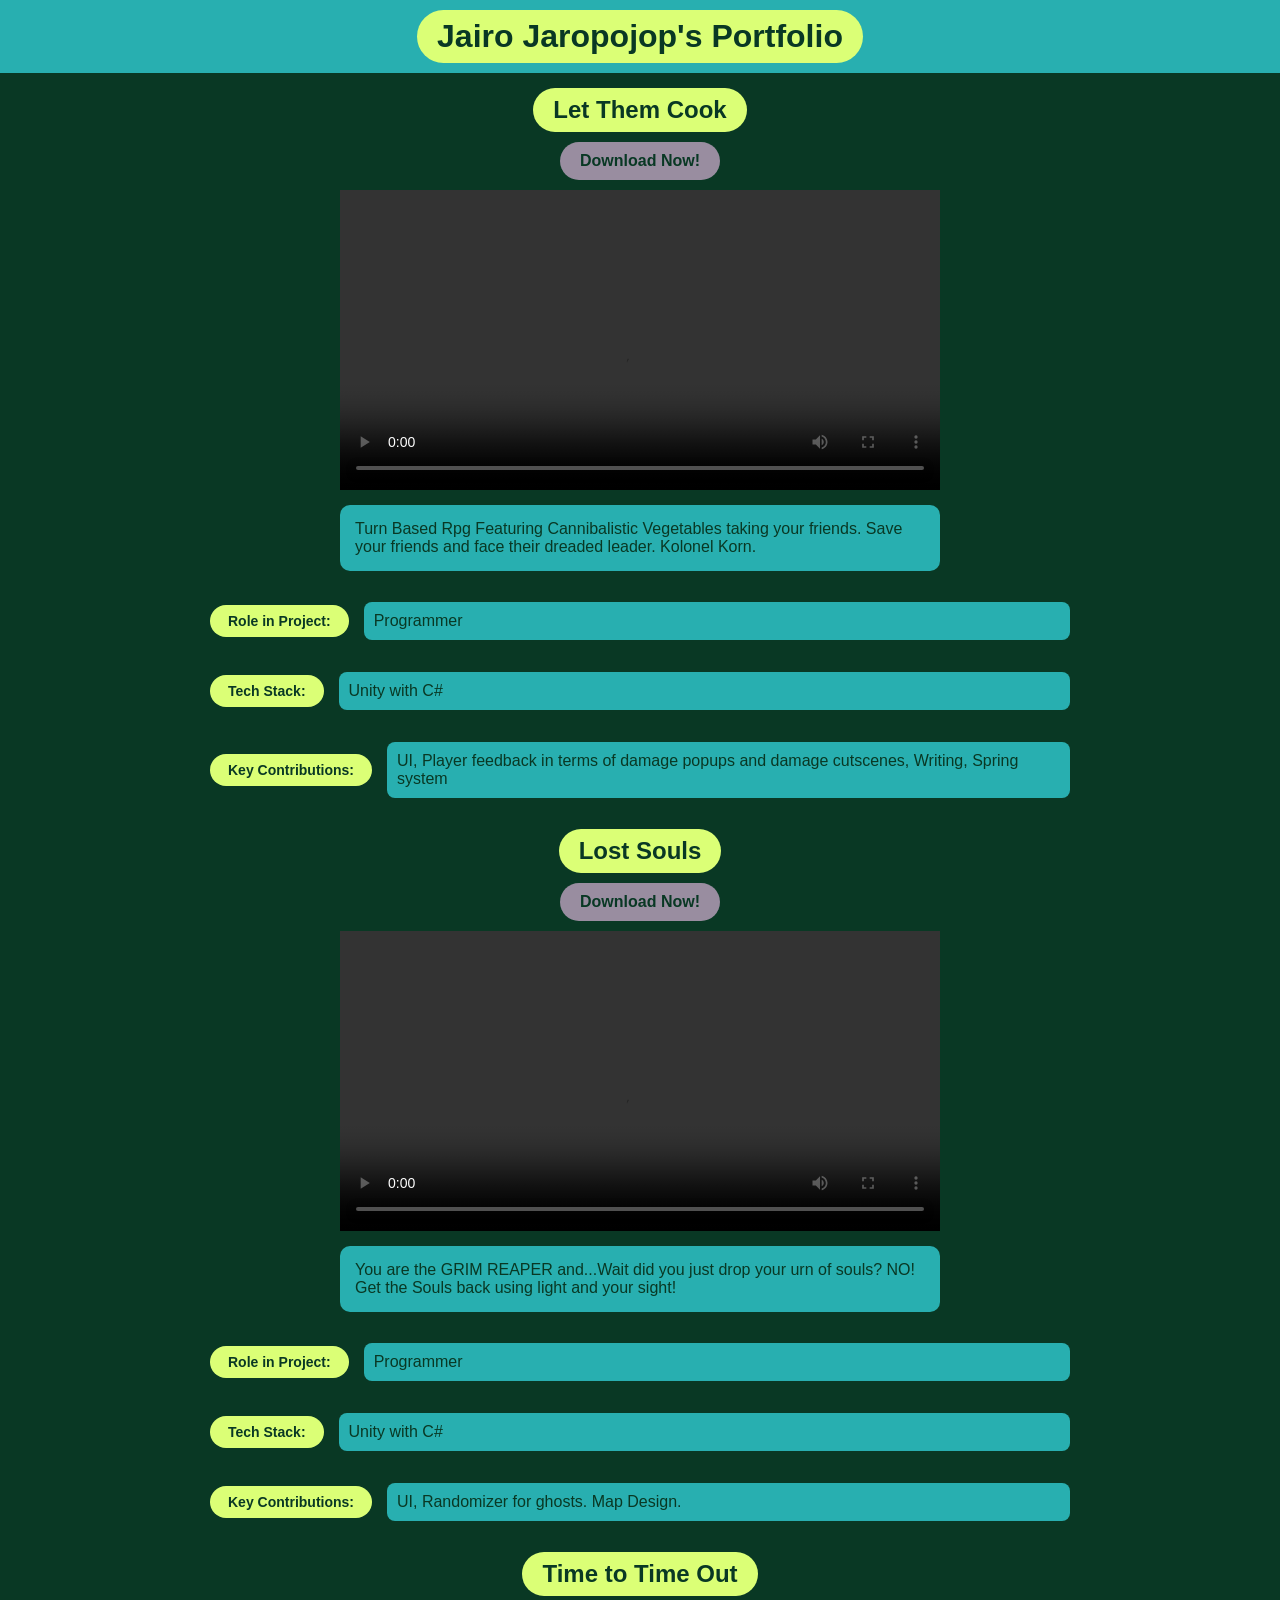
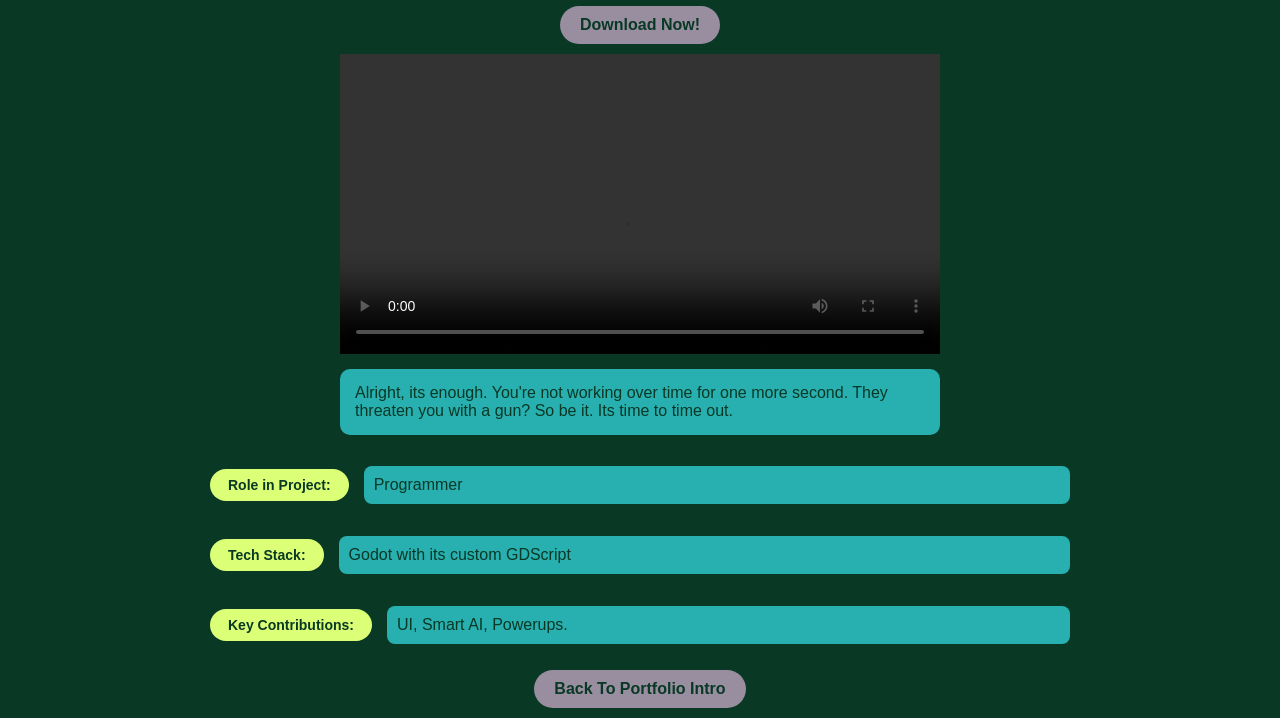
==== Projects.html @ 76b0052b "Reset index and apply LFS cleanly" ====
<!DOCTYPE html>
<html>
<head>
    <meta name="author" content="Jairo Jaropojop">
    <title>Double J's Bio</title>
    <link rel="stylesheet" href="Projects.css">
  
</head>
<body>
    <header>
        <h1>Jairo Jaropojop's Portfolio</h1>
    </header>
    <section id="LTC" class="project-section">

        <h1>Let Them Cook</h1>
        <a href="https://kenshinrr.itch.io/let-them-cook">Download Now!</a>

        <video width="600" controls>
            <source src="LTC.mp4" type="video/mp4">
            Your browser does not support the video tag.
        </video>
        <div class="desc"> Turn Based Rpg Featuring Cannibalistic Vegetables taking your friends.
            Save your friends and face their dreaded leader. Kolonel Korn.
        </div>
        <div class="info">
            <h1>Role in Project:</h1>
            <p>Programmer</p>
        </div>
        <div class="info">
            <h1>Tech Stack:</h1>
            <p>Unity with C#</p>
        </div>
        <div class="info">
            <h1>Key Contributions:</h1>
            <p>UI, Player feedback in terms of damage popups and damage cutscenes, Writing, Spring system</p>
        </div>
      
        

    </section>  
    <section id="LS" class="project-section">

        <h1>Lost Souls</h1>
        <a href="https://kenshinrr.itch.io/lost-souls">Download Now!</a>
        <video width="600" controls>
            <source src="LS_trimmed.mp4" type="video/mp4">
            Your browser does not support the video tag.
        </video>
        <div class="desc"> You are the GRIM REAPER and...Wait did you just drop your urn of souls? NO! Get the Souls back using light and your sight!
        </div>
        <div class="info">
            <h1>Role in Project:</h1>
            <p>Programmer</p>
        </div>
        <div class="info">
            <h1>Tech Stack:</h1>
            <p>Unity with C#</p>
        </div>
        <div class="info">
            <h1>Key Contributions:</h1>
            <p>UI, Randomizer for ghosts. Map Design.</p>
        </div>

    </section>  
    <section id="TTTO" class="project-section">

        <h1>Time to Time Out</h1>
        <a href="https://kenshinrr.itch.io/time-to-time-out">Download Now!</a>
        <video width="600" controls>
            <source src="TTTO_trimmed.mp4" type="video/mp4">
            Your browser does not support the video tag.
        </video>
        <div class="desc"> Alright, its enough. You're not working over time for one more second. They threaten you with a gun? So be it. Its time to time out. 
        </div>
        <div class="info">
            <h1>Role in Project:</h1>
            <p>Programmer</p>
        </div>
        <div class="info">
            <h1>Tech Stack:</h1>
            <p>Godot with its custom GDScript</p>
        </div>
        <div class="info">
            <h1>Key Contributions:</h1>
            <p>UI, Smart AI, Powerups.</p>
        </div>
    <a href="index.html">Back To Portfolio Intro</a>
    </section>  

</body>
</html>
---- Projects.css ----
body{
    margin: 0;
    font-family: Helvetica;
    color: #F7F0F0;
    background-color: #093824;
}
* {
  box-sizing: border-box;
}

header{
    padding: 10px;
    background-color:#28AFB0 ;
    text-align:center;
}

h1 {
  margin:0px;
  display: inline-block;          
  background-color: #DBFF76;      
  color: #093824;                 

  padding: 8px 20px;              
  border-radius: 999px;           
}

.project-section {
  display: flex;
  flex-direction: column;
  align-items: center;  
  margin-top: 15px;
}

.project-section .desc {
  background-color: #28AFB0;
  color: #093824;

  padding: 15px;
  border-radius: 10px;

  max-width: 600px;
  margin: 15px auto;
}

.project-section .info {
  display: flex;
  align-items: center;
  gap: 15px;

  width: 100%;
  max-width: 900px;
  padding: 0 20px;
}

.project-section .info h1 {
  background-color: #DBFF76;
  color: #093824;

  padding: 8px 18px;
  border-radius: 999px;

  font-size: 14px;
  white-space: nowrap;
}

.project-section .info p {
  background-color: #28AFB0;
  color: #093824;

  padding: 10px;
  border-radius: 8px;

  flex: 1;
}

.project-section a {
  display: inline-block;

  background-color: #998DA0;
  color: #093824;

  padding: 10px 20px;
  border-radius: 999px;

  text-decoration: none;
  font-weight: bold;

  margin: 10px 0;

  transition: all 0.3s ease;
}

.project-section a:hover {
  background-color: #28AFB0;
  transform: scale(1.05);
}
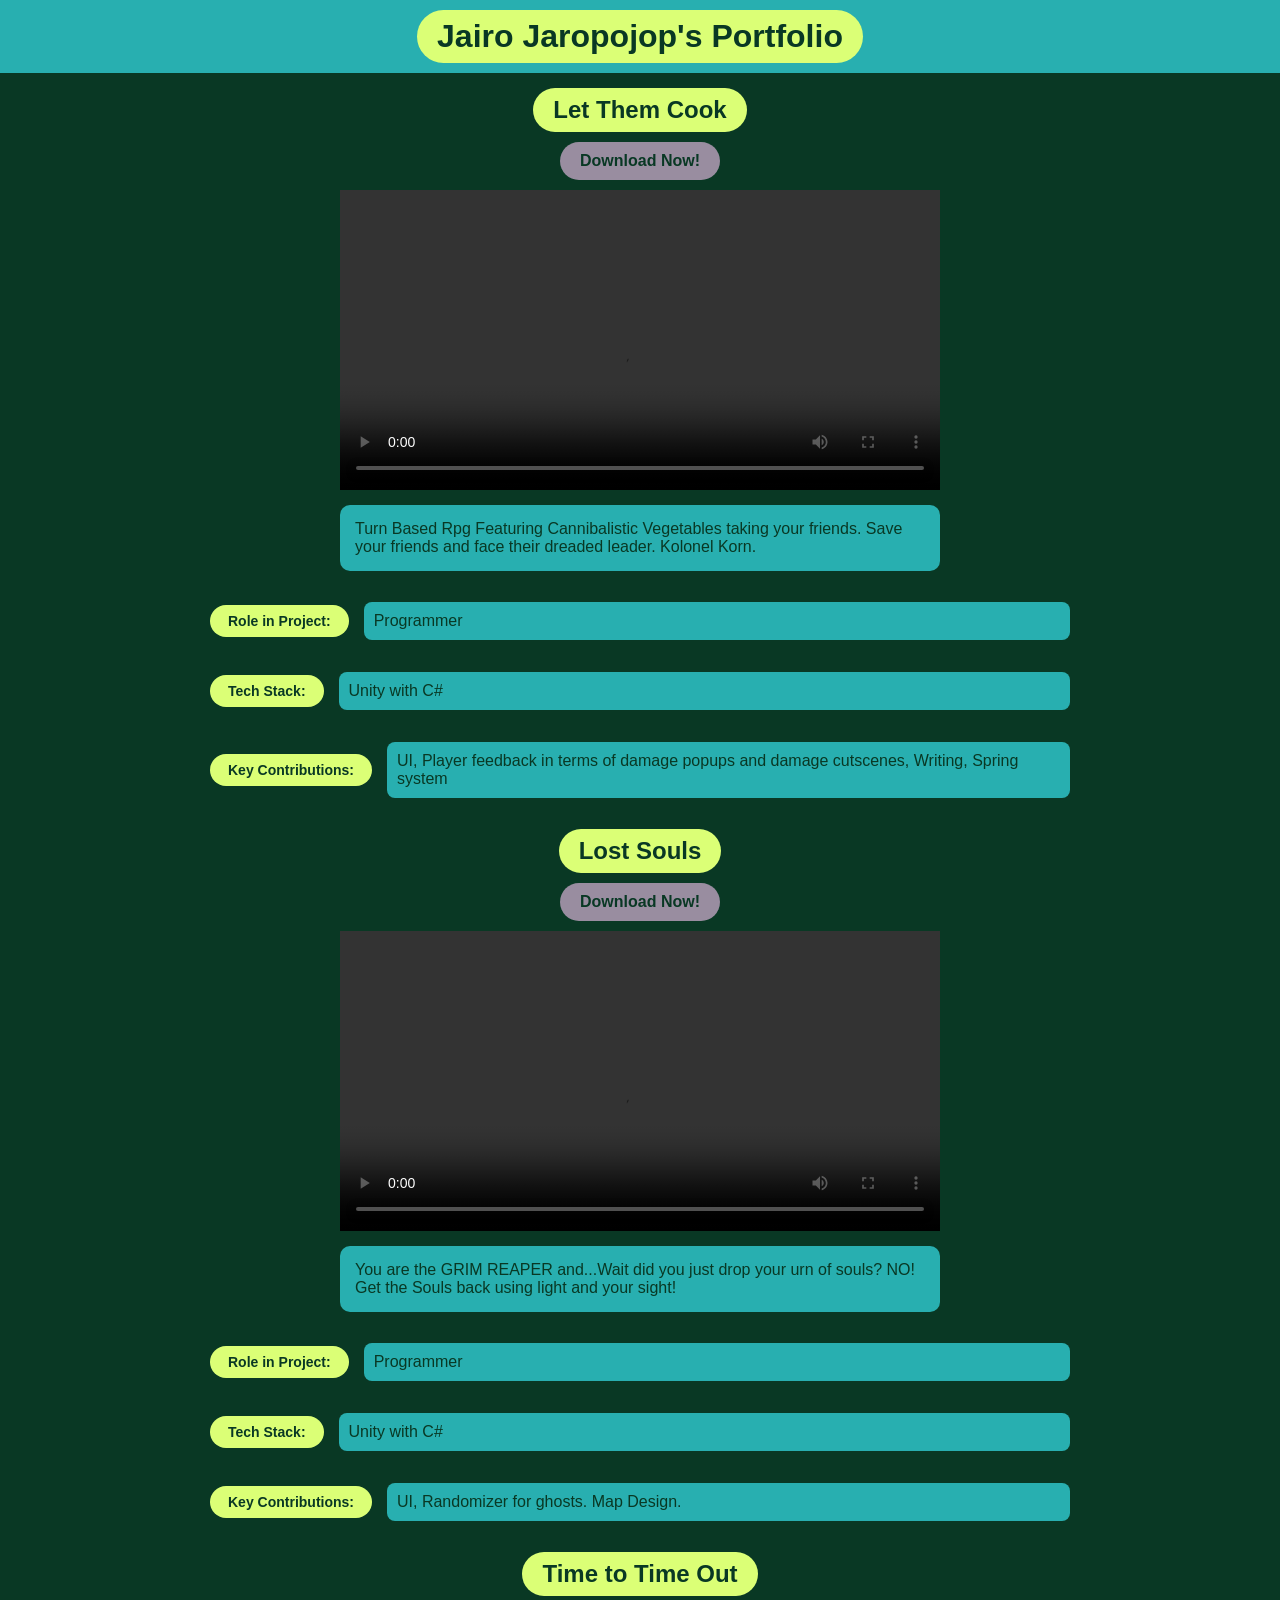
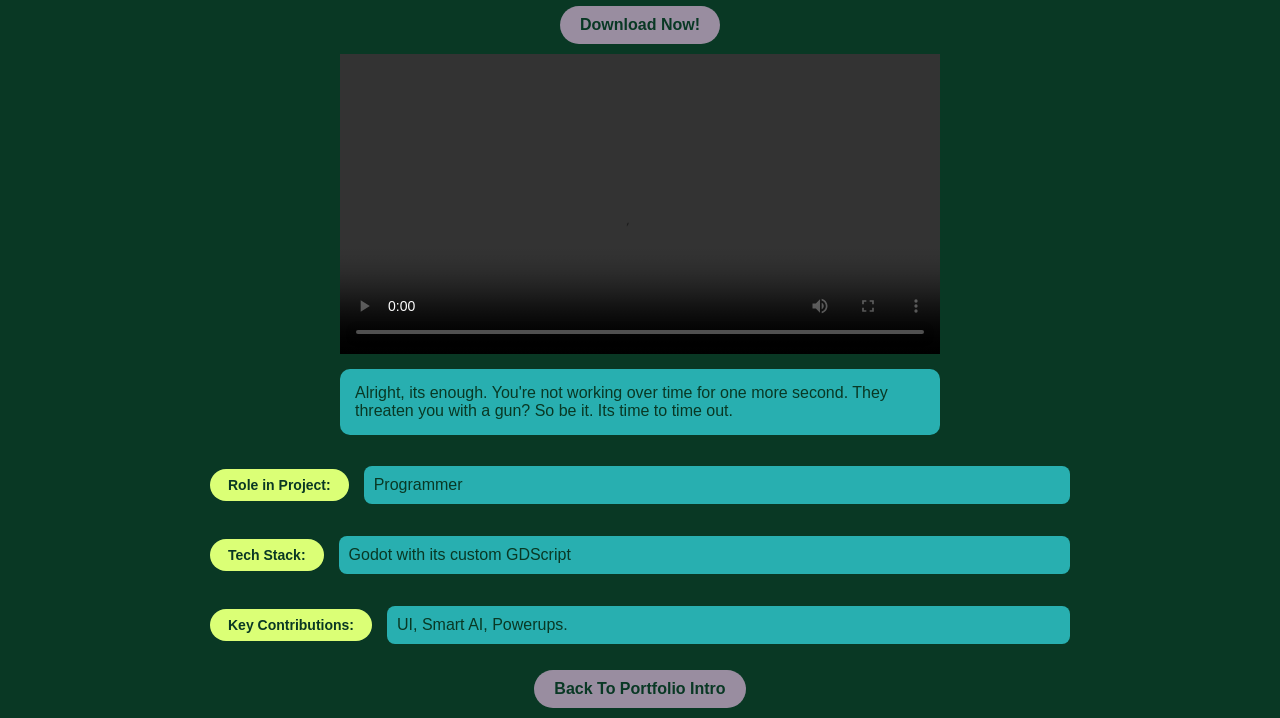
==== commit 82fb4f94: "Vids are web okay" ====
--- a/Projects.html
+++ b/Projects.html
@@ -16,7 +16,7 @@
         <a href="https://kenshinrr.itch.io/let-them-cook">Download Now!</a>
 
         <video width="600" controls>
-            <source src="LTC.mp4" type="video/mp4">
+            <source src="LTC_web.mp4" type="video/mp4">
             Your browser does not support the video tag.
         </video>
         <div class="desc"> Turn Based Rpg Featuring Cannibalistic Vegetables taking your friends.
@@ -43,7 +43,7 @@
         <h1>Lost Souls</h1>
         <a href="https://kenshinrr.itch.io/lost-souls">Download Now!</a>
         <video width="600" controls>
-            <source src="LS_trimmed.mp4" type="video/mp4">
+            <source src="LS_trimmed_web.mp4" type="video/mp4">
             Your browser does not support the video tag.
         </video>
         <div class="desc"> You are the GRIM REAPER and...Wait did you just drop your urn of souls? NO! Get the Souls back using light and your sight!
@@ -67,7 +67,7 @@
         <h1>Time to Time Out</h1>
         <a href="https://kenshinrr.itch.io/time-to-time-out">Download Now!</a>
         <video width="600" controls>
-            <source src="TTTO_trimmed.mp4" type="video/mp4">
+            <source src="TTTO_trimmed_web.mp4" type="video/mp4">
             Your browser does not support the video tag.
         </video>
         <div class="desc"> Alright, its enough. You're not working over time for one more second. They threaten you with a gun? So be it. Its time to time out. 
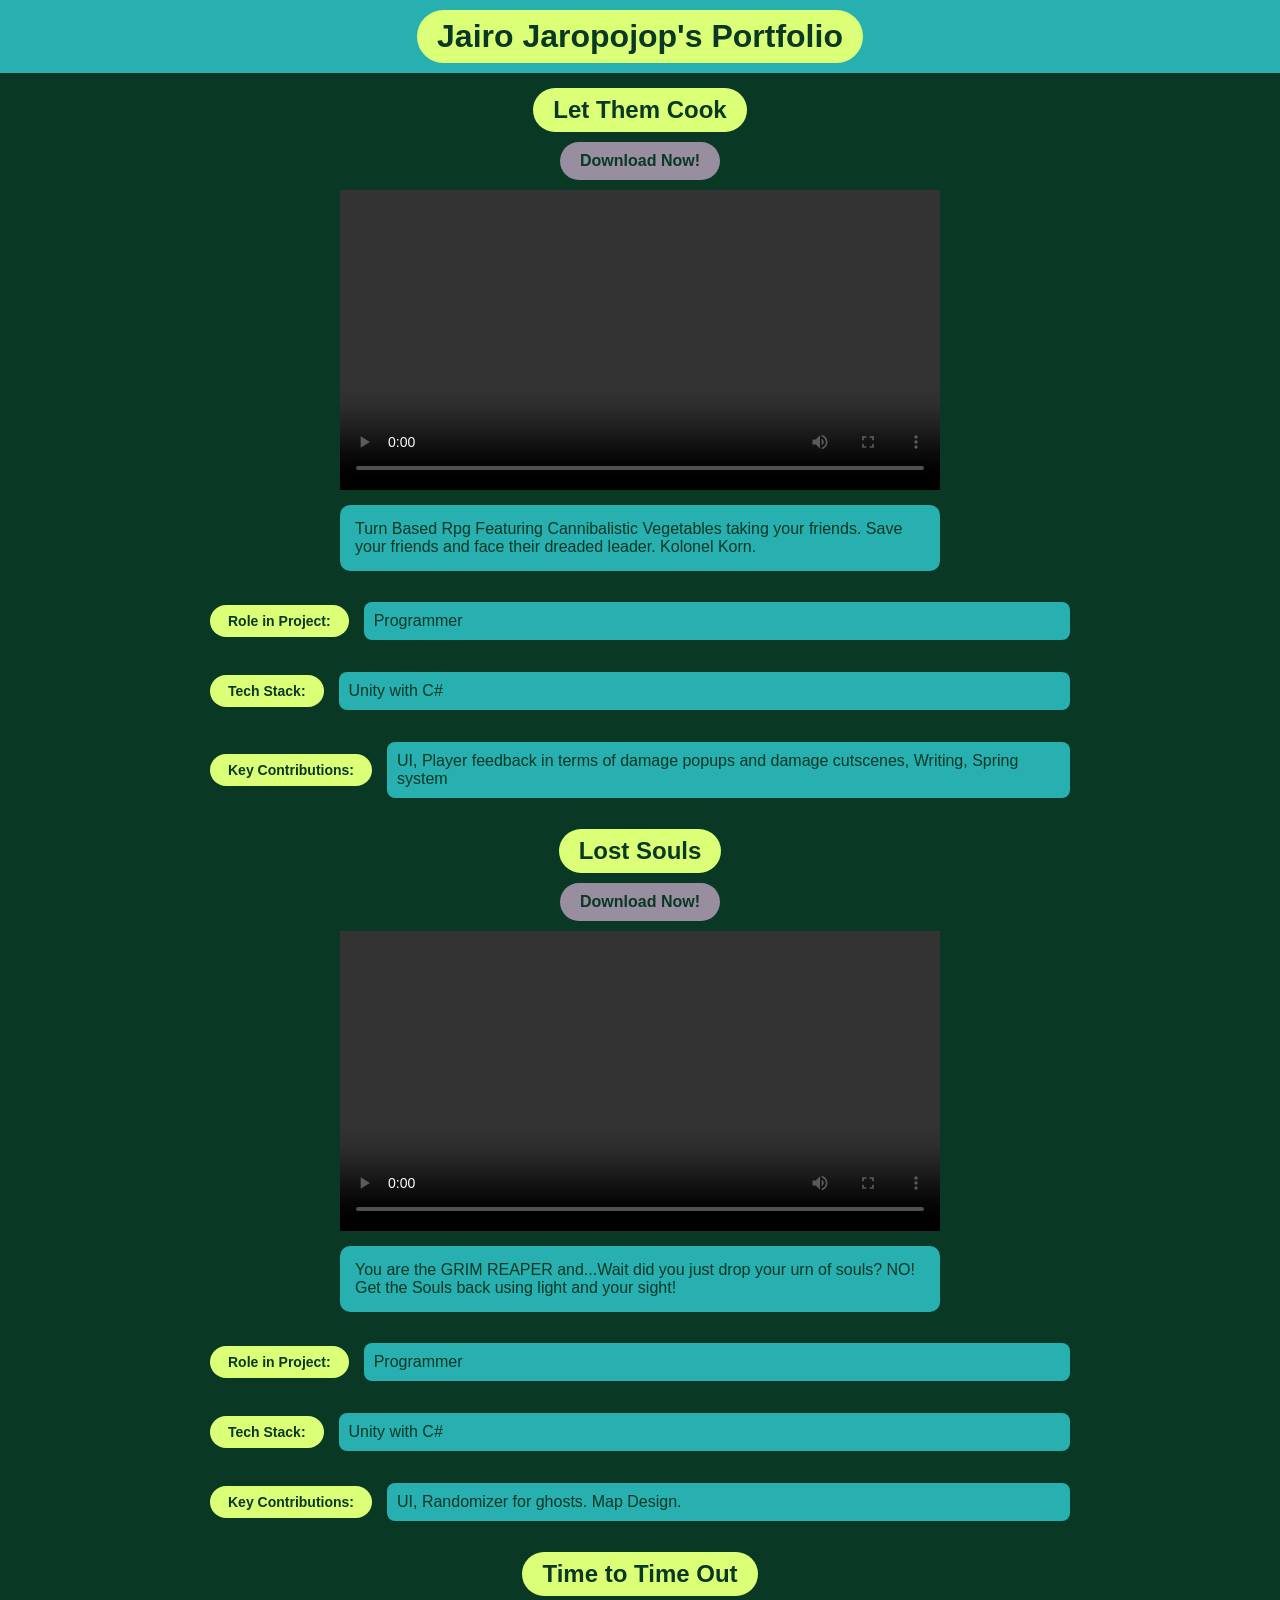
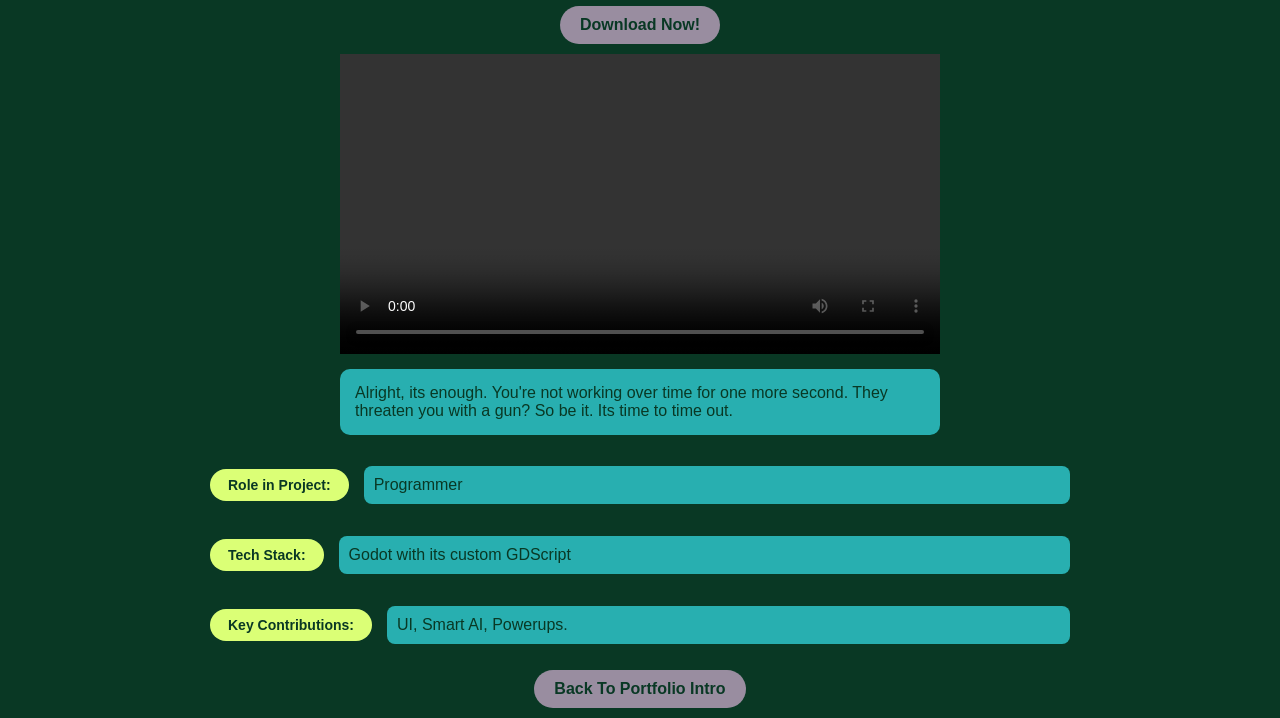
==== commit 796704ba: "Checking which vid actually works?" ====
--- a/Projects.html
+++ b/Projects.html
@@ -16,7 +16,7 @@
         <a href="https://kenshinrr.itch.io/let-them-cook">Download Now!</a>
 
         <video width="600" controls>
-            <source src="LTC_web.mp4" type="video/mp4">
+            <source src="LTC.mp4" type="video/mp4">
             Your browser does not support the video tag.
         </video>
         <div class="desc"> Turn Based Rpg Featuring Cannibalistic Vegetables taking your friends.
@@ -43,7 +43,7 @@
         <h1>Lost Souls</h1>
         <a href="https://kenshinrr.itch.io/lost-souls">Download Now!</a>
         <video width="600" controls>
-            <source src="LS_trimmed_web.mp4" type="video/mp4">
+            <source src="LS_trimmed.mp4" type="video/mp4">
             Your browser does not support the video tag.
         </video>
         <div class="desc"> You are the GRIM REAPER and...Wait did you just drop your urn of souls? NO! Get the Souls back using light and your sight!
@@ -67,7 +67,7 @@
         <h1>Time to Time Out</h1>
         <a href="https://kenshinrr.itch.io/time-to-time-out">Download Now!</a>
         <video width="600" controls>
-            <source src="TTTO_trimmed_web.mp4" type="video/mp4">
+            <source src="TTTO_trimmed.mp4" type="video/mp4">
             Your browser does not support the video tag.
         </video>
         <div class="desc"> Alright, its enough. You're not working over time for one more second. They threaten you with a gun? So be it. Its time to time out. 
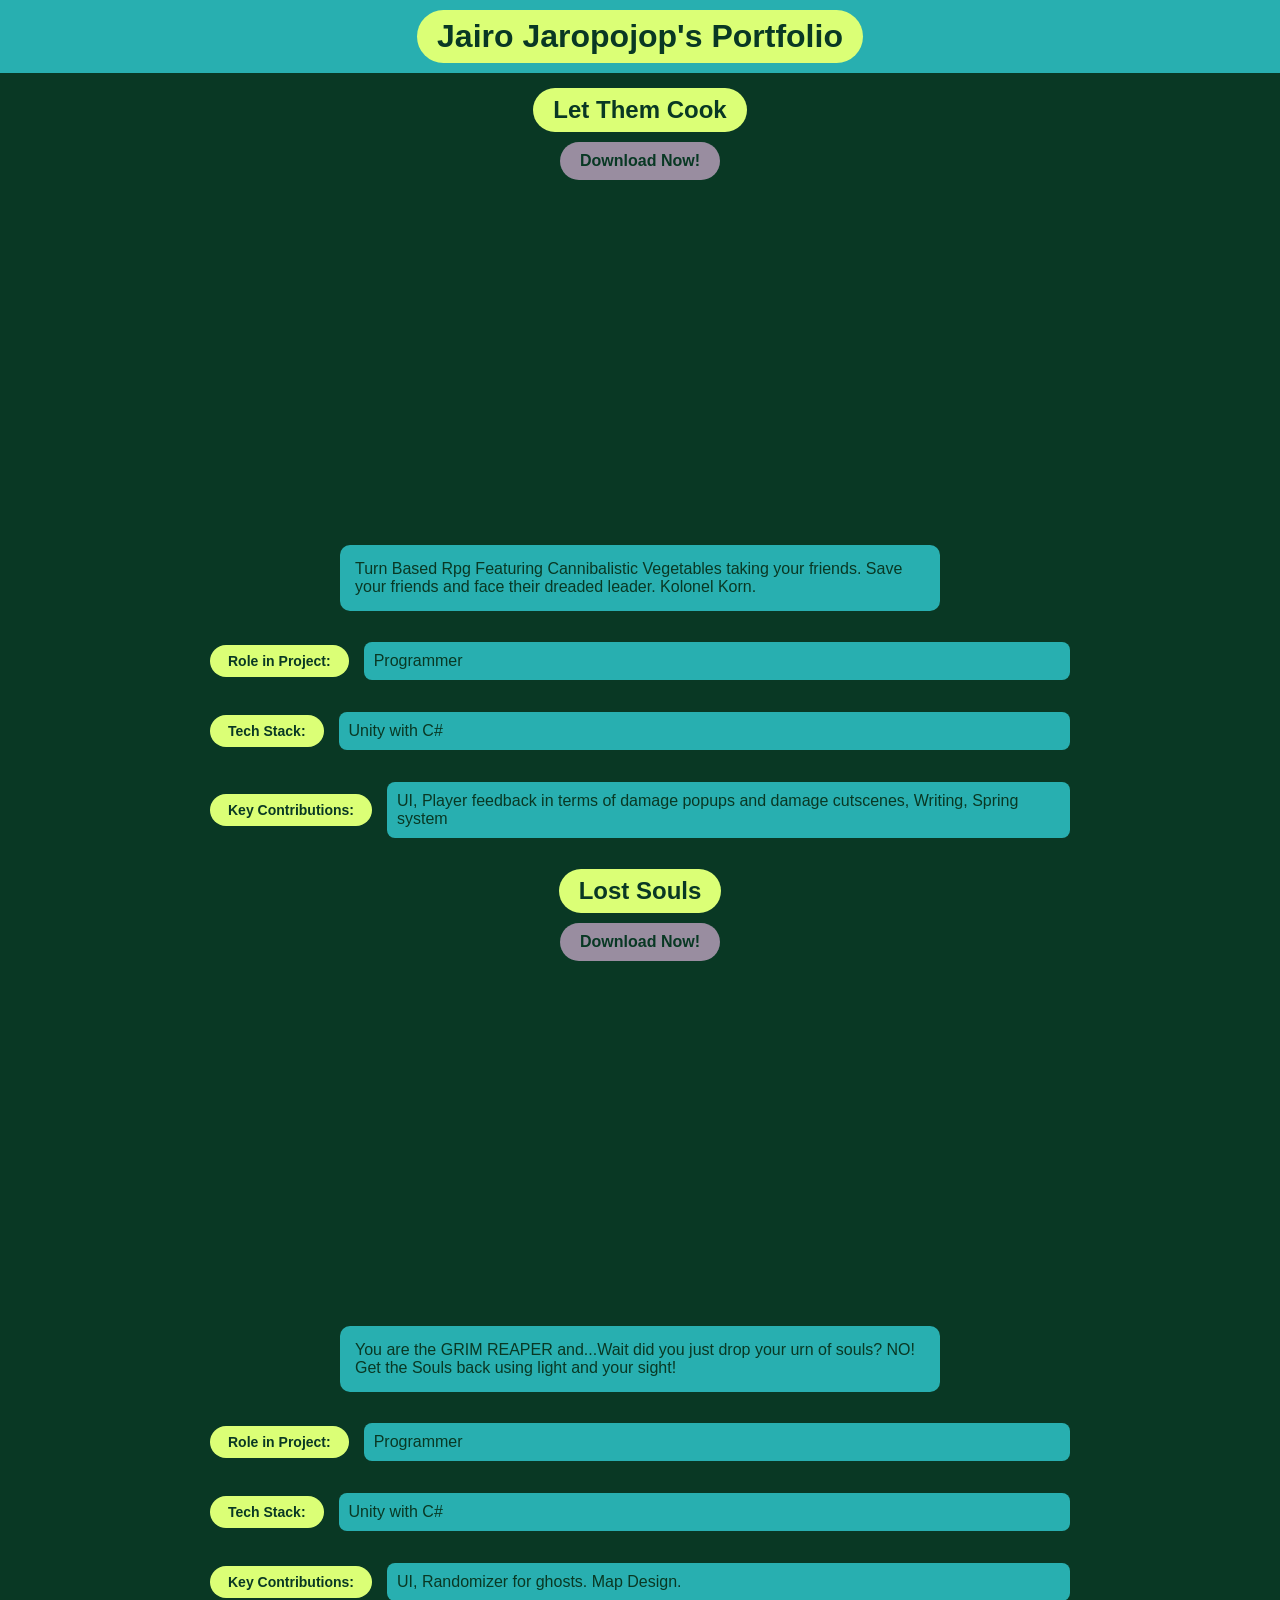
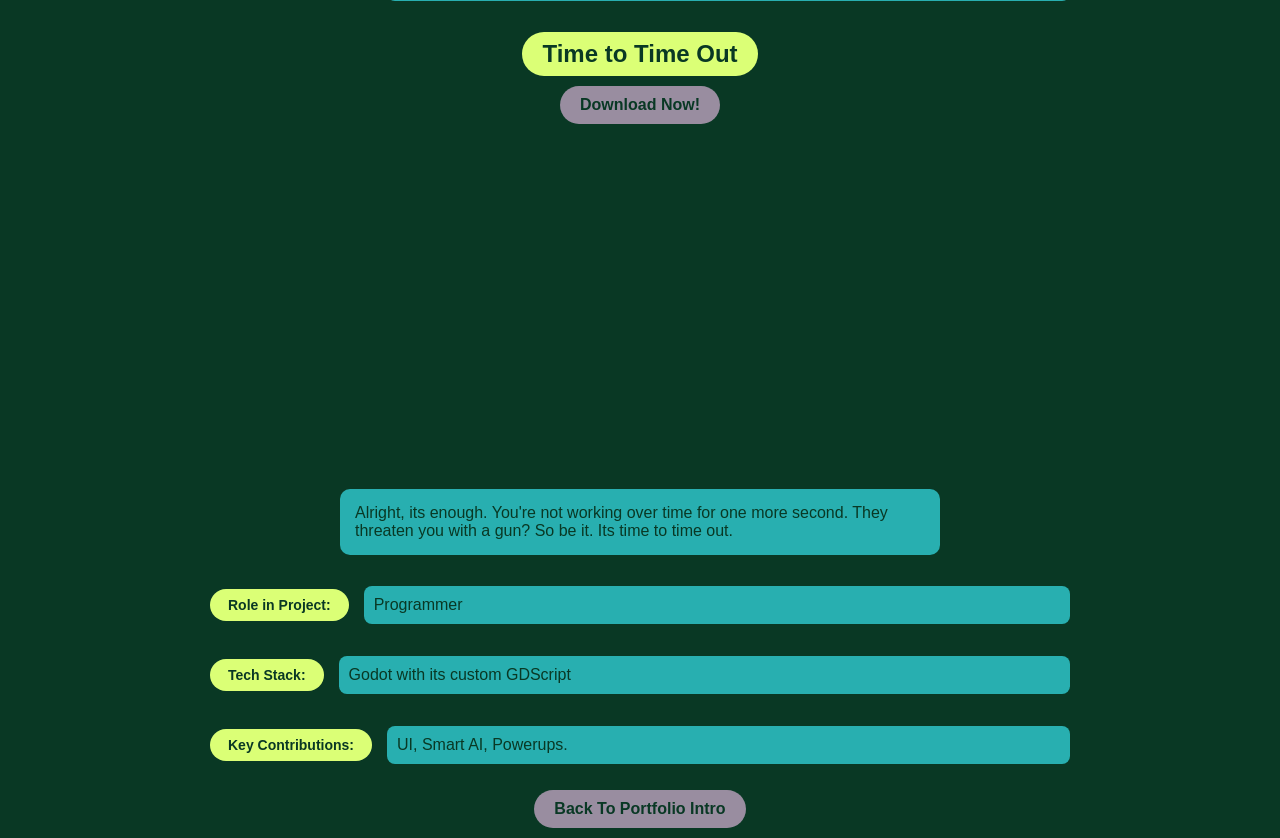
==== commit 280a0b49: "Using Iframes" ====
--- a/Projects.html
+++ b/Projects.html
@@ -15,10 +15,14 @@
         <h1>Let Them Cook</h1>
         <a href="https://kenshinrr.itch.io/let-them-cook">Download Now!</a>
 
-        <video width="600" controls>
-            <source src="LTC.mp4" type="video/mp4">
-            Your browser does not support the video tag.
-        </video>
+        <iframe
+            width="600"
+            height="340"
+            src="https://youtu.be/GS_dYBoAPDw"
+            title="Let Them Cook Gameplay"
+            frameborder="0"
+            allowfullscreen>
+        </iframe>
         <div class="desc"> Turn Based Rpg Featuring Cannibalistic Vegetables taking your friends.
             Save your friends and face their dreaded leader. Kolonel Korn.
         </div>
@@ -42,10 +46,14 @@
 
         <h1>Lost Souls</h1>
         <a href="https://kenshinrr.itch.io/lost-souls">Download Now!</a>
-        <video width="600" controls>
-            <source src="LS_trimmed.mp4" type="video/mp4">
-            Your browser does not support the video tag.
-        </video>
+        <iframe
+            width="600"
+            height="340"
+            src="https://youtu.be/3Dx44i3iEns"
+            title="Lost Souls Gameplay"
+            frameborder="0"
+            allowfullscreen>
+        </iframe>
         <div class="desc"> You are the GRIM REAPER and...Wait did you just drop your urn of souls? NO! Get the Souls back using light and your sight!
         </div>
         <div class="info">
@@ -66,10 +74,14 @@
 
         <h1>Time to Time Out</h1>
         <a href="https://kenshinrr.itch.io/time-to-time-out">Download Now!</a>
-        <video width="600" controls>
-            <source src="TTTO_trimmed.mp4" type="video/mp4">
-            Your browser does not support the video tag.
-        </video>
+        <iframe
+            width="600"
+            height="340"
+            src="https://youtu.be/SzCI8fWYmDM"
+            title="Time to Time Out Gameplay"
+            frameborder="0"
+            allowfullscreen>
+        </iframe>
         <div class="desc"> Alright, its enough. You're not working over time for one more second. They threaten you with a gun? So be it. Its time to time out. 
         </div>
         <div class="info">
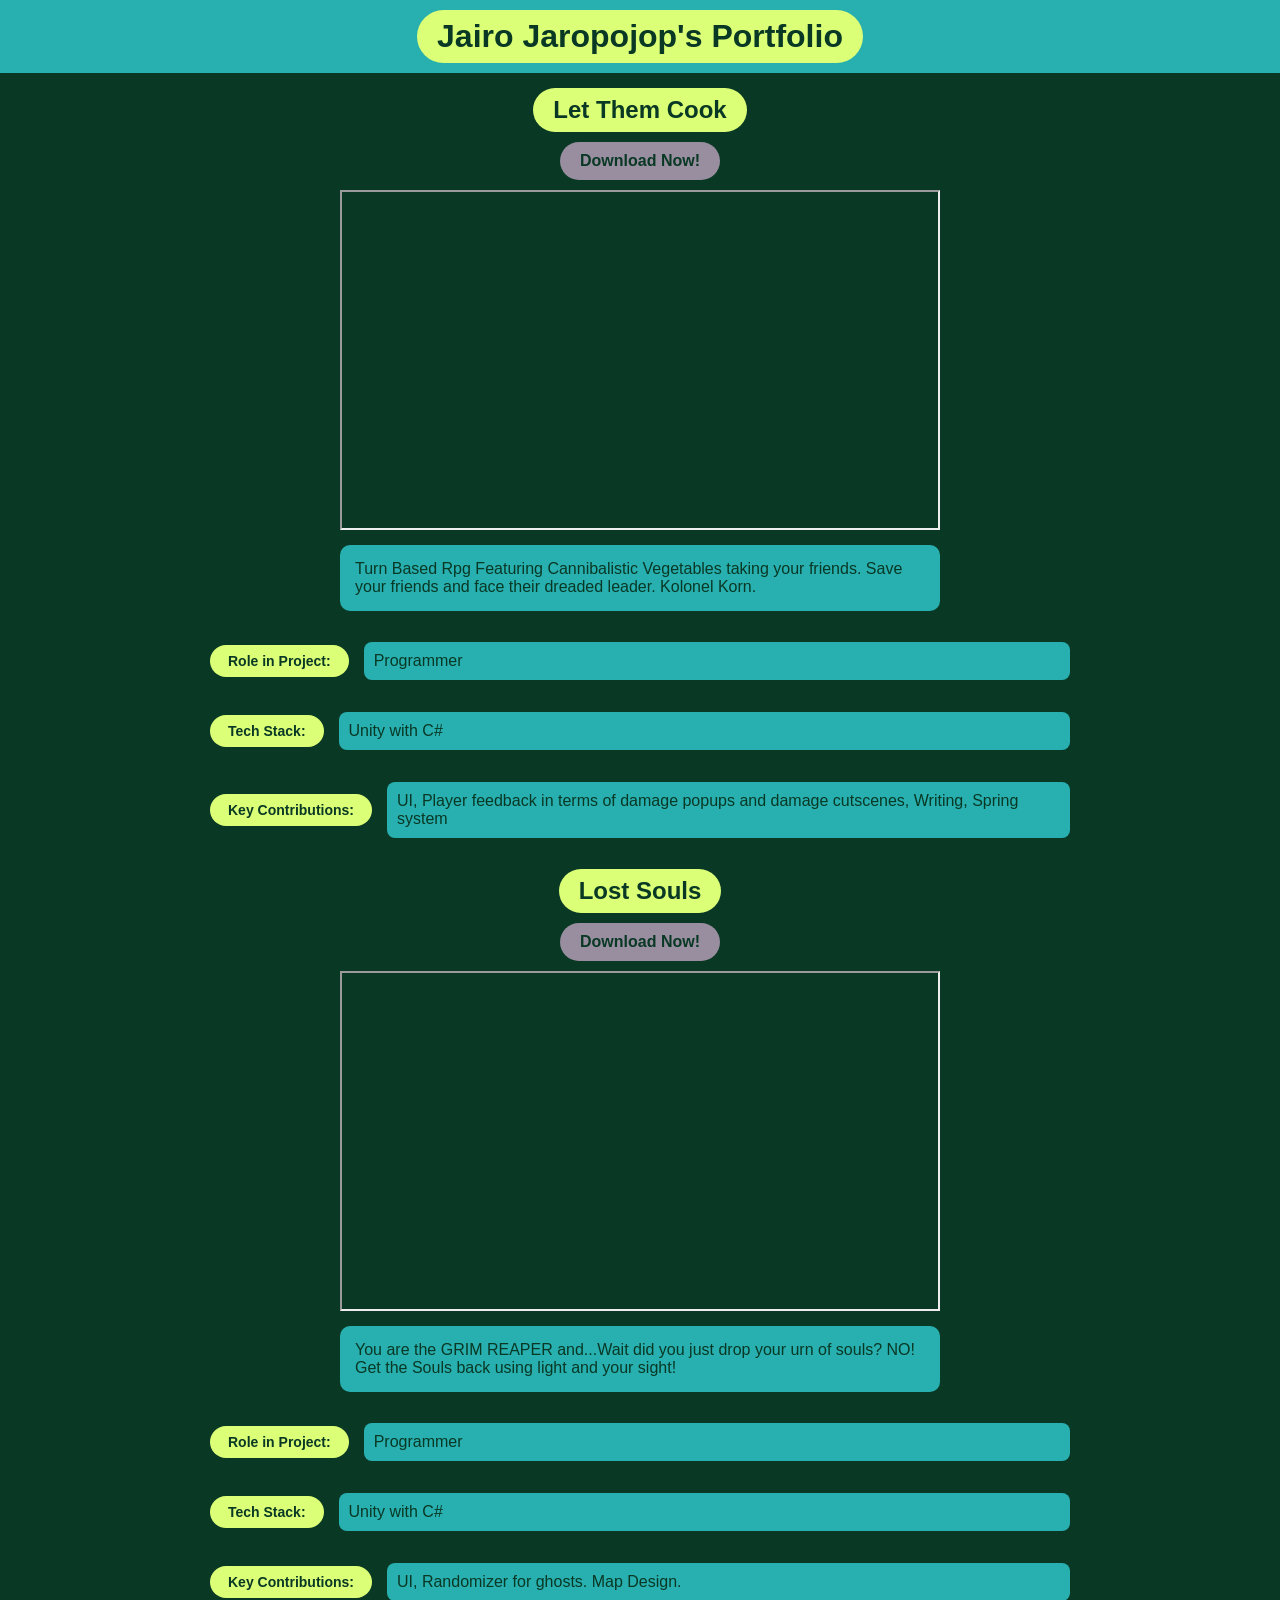
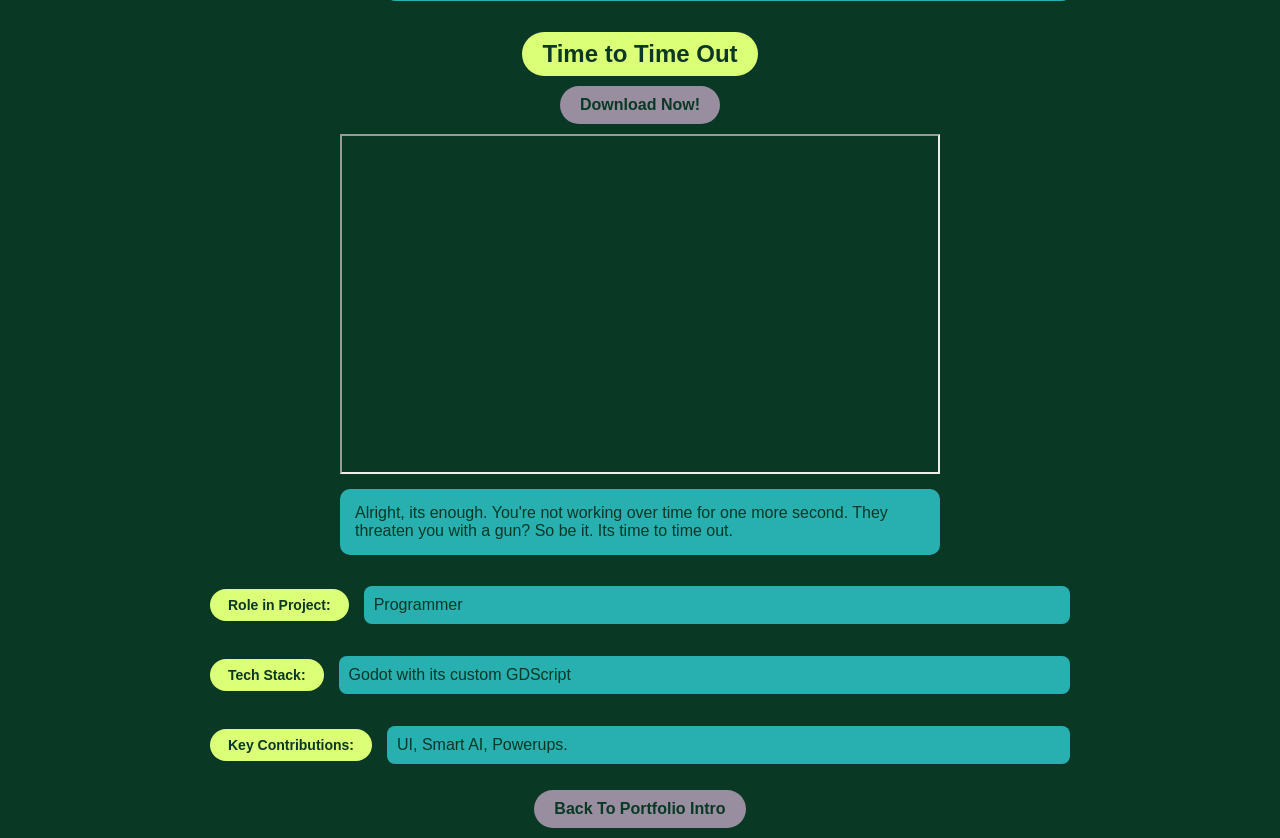
==== commit 1452c5d7: "Working vids" ====
--- a/Projects.html
+++ b/Projects.html
@@ -4,7 +4,7 @@
     <meta name="author" content="Jairo Jaropojop">
     <title>Double J's Bio</title>
     <link rel="stylesheet" href="Projects.css">
-  
+    
 </head>
 <body>
     <header>
@@ -16,11 +16,10 @@
         <a href="https://kenshinrr.itch.io/let-them-cook">Download Now!</a>
 
         <iframe
+            src="https://drive.google.com/file/d/12zjCS0n7w6KtU8qG2-5MB6QKeFkBzgE5/preview"
             width="600"
             height="340"
-            src="https://youtu.be/GS_dYBoAPDw"
-            title="Let Them Cook Gameplay"
-            frameborder="0"
+            allow="autoplay"
             allowfullscreen>
         </iframe>
         <div class="desc"> Turn Based Rpg Featuring Cannibalistic Vegetables taking your friends.
@@ -47,11 +46,10 @@
         <h1>Lost Souls</h1>
         <a href="https://kenshinrr.itch.io/lost-souls">Download Now!</a>
         <iframe
+            src="https://drive.google.com/file/d/1L3boRVoiPSVh2Ge6wwTncSL76wdUX6PS/preview"
             width="600"
             height="340"
-            src="https://youtu.be/3Dx44i3iEns"
-            title="Lost Souls Gameplay"
-            frameborder="0"
+            allow="autoplay"
             allowfullscreen>
         </iframe>
         <div class="desc"> You are the GRIM REAPER and...Wait did you just drop your urn of souls? NO! Get the Souls back using light and your sight!
@@ -75,11 +73,10 @@
         <h1>Time to Time Out</h1>
         <a href="https://kenshinrr.itch.io/time-to-time-out">Download Now!</a>
         <iframe
+            src="https://drive.google.com/file/d/1bjYTFotNfYDZP_QlNaseb7oaS-IpiJm9/preview"
             width="600"
             height="340"
-            src="https://youtu.be/SzCI8fWYmDM"
-            title="Time to Time Out Gameplay"
-            frameborder="0"
+            allow="autoplay"
             allowfullscreen>
         </iframe>
         <div class="desc"> Alright, its enough. You're not working over time for one more second. They threaten you with a gun? So be it. Its time to time out. 
